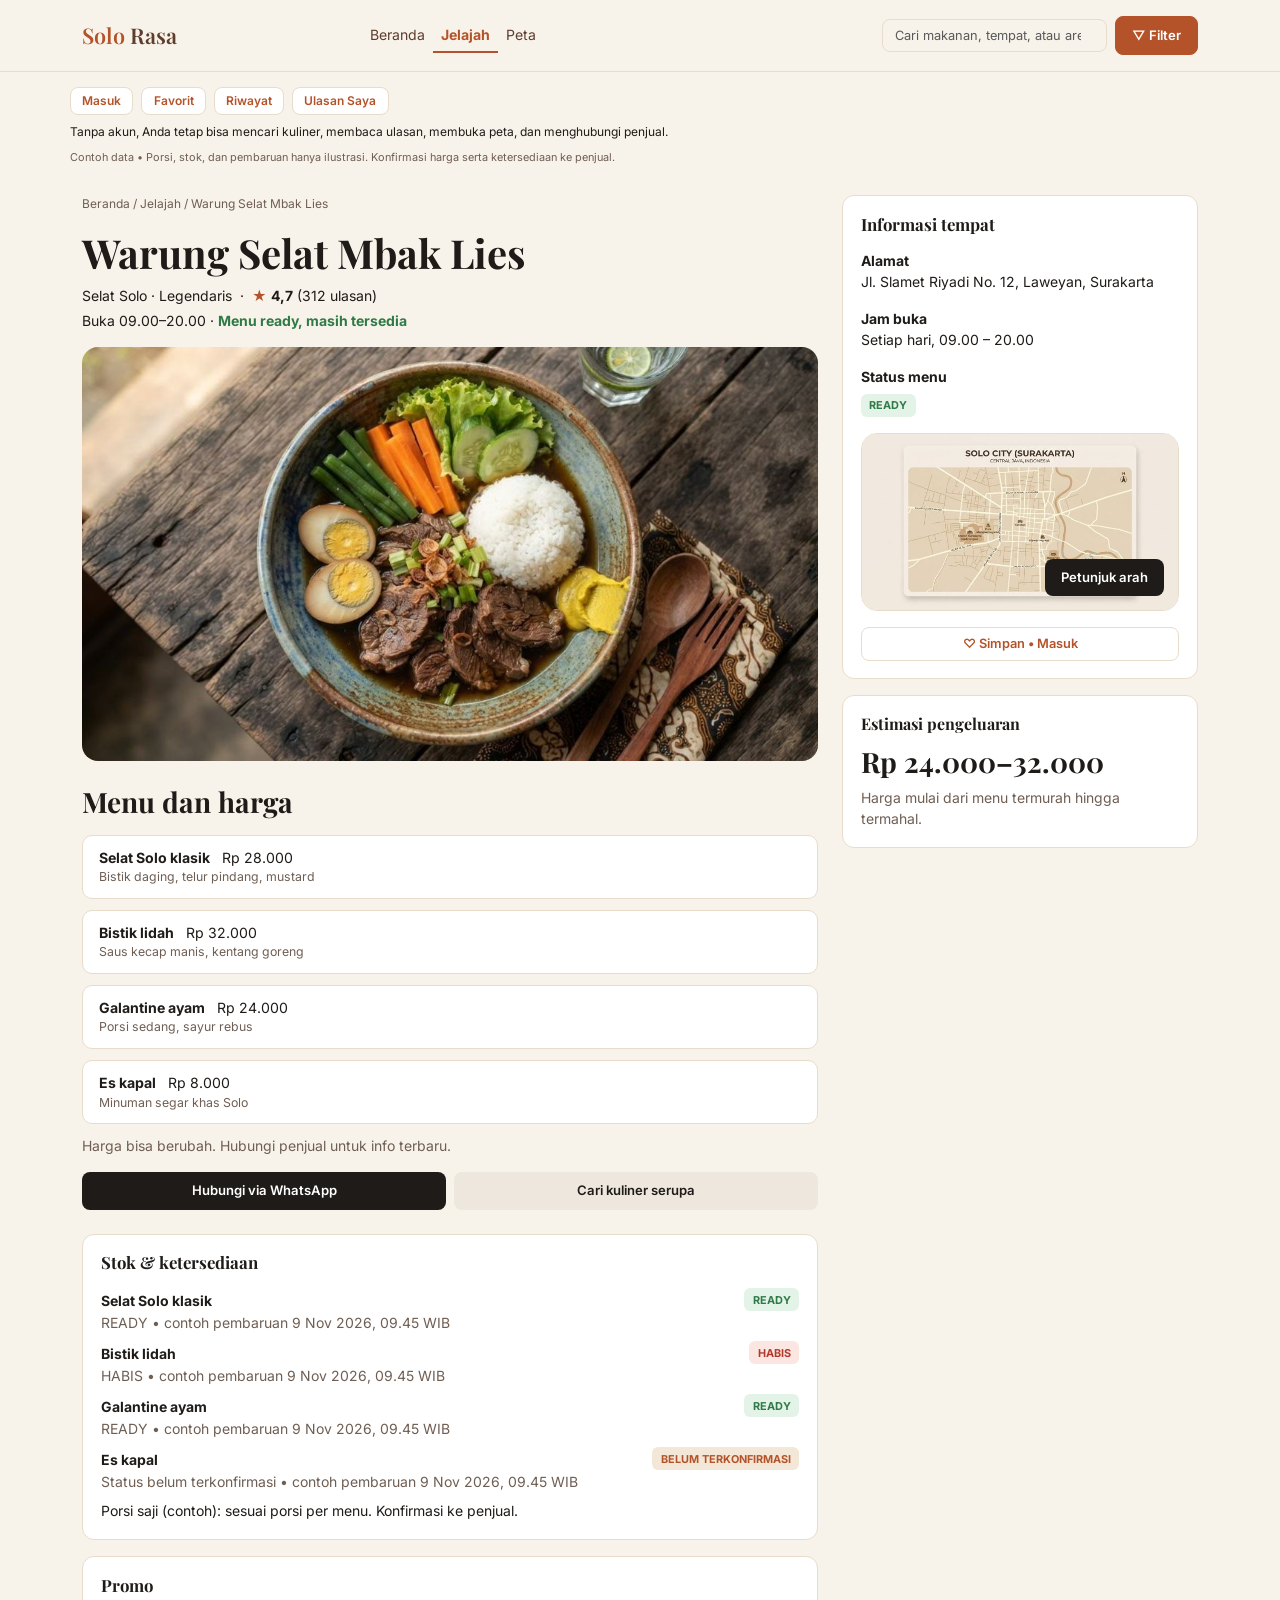
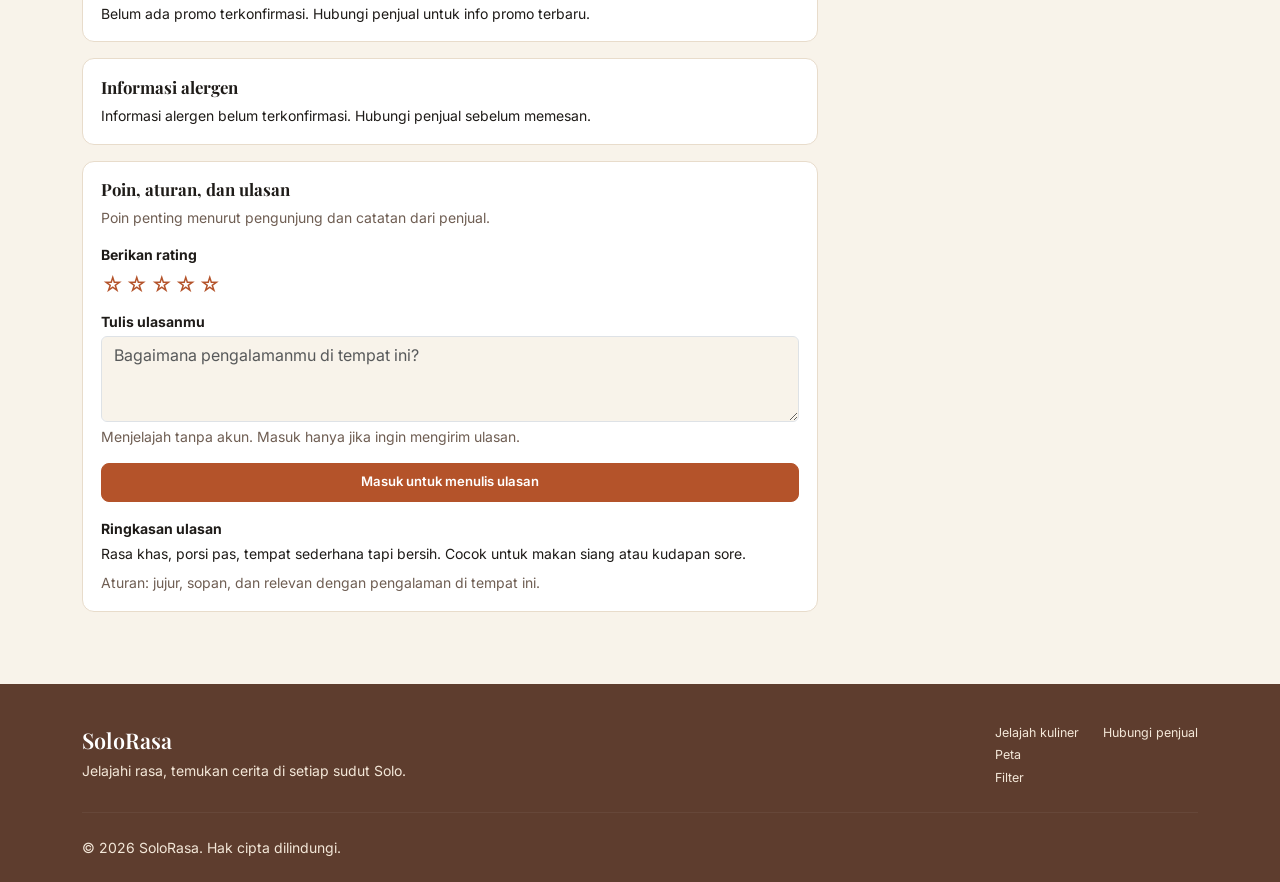
==== detail.html @ 54c4cff5 "Menambahkan file proyek web kuliner SoloRasa" ====
<!DOCTYPE html>
<html lang="id">
<head>
  <meta charset="UTF-8">
  <meta name="viewport" content="width=device-width, initial-scale=1">
  <title>Detail Kuliner | SoloRasa</title>
  <link rel="preconnect" href="https://fonts.googleapis.com">
  <link rel="preconnect" href="https://fonts.gstatic.com" crossorigin>
  <link href="https://fonts.googleapis.com/css2?family=Inter:wght@400;500;600;700&family=Playfair+Display:wght@500;600;700&display=swap" rel="stylesheet">
  <link href="https://cdn.jsdelivr.net/npm/bootstrap@5.3.3/dist/css/bootstrap.min.css" rel="stylesheet">
  <link rel="stylesheet" href="styles/main.css">
</head>
<body data-page="detail">
<header>
<nav class="navbar navbar-expand-lg sr-nav">
  <div class="container">
    <a class="navbar-brand brand" href="index.html">Solo <span>Rasa</span></a>
    <button class="navbar-toggler" type="button" data-bs-toggle="collapse" data-bs-target="#menuUtama" aria-controls="menuUtama" aria-expanded="false" aria-label="Buka menu">
      <span class="navbar-toggler-icon"></span>
    </button>
    <div class="collapse navbar-collapse" id="menuUtama">
      <ul class="navbar-nav mx-lg-auto">
        <li class="nav-item"><a class="nav-link" href="index.html">Beranda</a></li>
        <li class="nav-item"><a class="nav-link active" href="jelajah.html" aria-current="page">Jelajah</a></li>
        <li class="nav-item"><a class="nav-link" href="peta.html">Peta</a></li>
        
      </ul>
      <form class="d-flex cari-nav ms-lg-auto me-lg-2" action="jelajah.html" method="get" role="search">
          <input class="form-control" type="search" name="q" placeholder="Cari makanan, tempat, atau area..." aria-label="Cari kuliner">
        </form>
      <a class="btn btn-sr" href="filter.html">▽ Filter</a>
    </div>
  </div>
</nav>
<div class="container strip-akun">
  <div class="d-flex flex-wrap gap-2">
    <button type="button" class="btn btn-sr-outline" data-action="masuk">Masuk</button>
    <button type="button" class="btn btn-sr-outline" data-action="favorit">Favorit</button>
    <button type="button" class="btn btn-sr-outline" data-action="riwayat">Riwayat</button>
    <button type="button" class="btn btn-sr-outline" data-action="ulasan">Ulasan Saya</button>
  </div>
  <p class="mb-0">Tanpa akun, Anda tetap bisa mencari kuliner, membaca ulasan, membuka peta, dan menghubungi penjual.</p>
  <p class="muted mb-0" style="font-size:.68rem">Contoh data • Porsi, stok, dan pembaruan hanya ilustrasi. Konfirmasi harga serta ketersediaan ke penjual.</p>
</div>
</header>

<main class="container py-4">
  <div id="galat-detail" class="keadaan d-none">
    <div class="ikon" aria-hidden="true">!</div>
    <h1 class="fs-4 fw-bold">Informasi belum dapat dimuat</h1>
    <p class="small muted">Kuliner yang Anda cari tidak ditemukan atau datanya belum tersedia.</p>
    <a class="btn btn-sr w-100" href="jelajah.html">Kembali ke daftar kuliner</a>
  </div>
  <div id="isi-detail" class="row g-4">
    <div class="col-lg-8">
      <nav class="breadcrumb-sr mb-3" aria-label="Breadcrumb"><a href="index.html">Beranda</a> / <a href="jelajah.html">Jelajah</a> / <span id="d-bc"></span></nav>
      <h1 id="d-nama" class="fw-bold mb-2"></h1>
      <p id="d-meta" class="small mb-1"></p>
      <p id="d-status" class="small mb-3"></p>
      <img id="d-foto" class="foto-detail mb-4" src="images/detail-selat.jpg" alt="">

      <h2 class="fw-bold fs-3 mb-3">Menu dan harga</h2>
      <div id="d-menu"></div>
      <p class="small muted">Harga bisa berubah. Hubungi penjual untuk info terbaru.</p>
      <div class="row g-2 mb-4">
        <div class="col-sm-6"><button type="button" class="btn btn-arang w-100" data-action="wa">Hubungi via WhatsApp</button></div>
        <div class="col-sm-6"><a id="d-serupa" class="btn btn-abu w-100" href="jelajah.html">Cari kuliner serupa</a></div>
      </div>

      <section class="kotak mb-3"><h2>Stok &amp; ketersediaan</h2><div id="d-stok" class="mt-3"></div>
        <p class="small mb-0">Porsi saji (contoh): sesuai porsi per menu. Konfirmasi ke penjual.</p></section>
      <section class="kotak mb-3"><h2>Promo</h2><p class="small mb-0">Belum ada promo terkonfirmasi. Hubungi penjual untuk info promo terbaru.</p></section>
      <section class="kotak mb-3"><h2>Informasi alergen</h2><p class="small mb-0">Informasi alergen belum terkonfirmasi. Hubungi penjual sebelum memesan.</p></section>

      <section class="kotak">
        <h2>Poin, aturan, dan ulasan</h2>
        <p class="small muted">Poin penting menurut pengunjung dan catatan dari penjual.</p>
        <p class="small fw-bold mb-1">Berikan rating</p>
        <div id="d-bintang" class="mb-2" role="group" aria-label="Rating bintang">
          <button type="button" aria-label="1 bintang">☆</button><button type="button" aria-label="2 bintang">☆</button><button type="button" aria-label="3 bintang">☆</button><button type="button" aria-label="4 bintang">☆</button><button type="button" aria-label="5 bintang">☆</button>
        </div>
        <label for="d-teks" class="small fw-bold mb-1">Tulis ulasanmu</label>
        <textarea id="d-teks" class="form-control mb-1" rows="3" maxlength="300" placeholder="Bagaimana pengalamanmu di tempat ini?"></textarea>
        <p class="small muted">Menjelajah tanpa akun. Masuk hanya jika ingin mengirim ulasan.</p>
        <p id="d-galat-ulasan" class="small text-danger d-none">Pilih rating dan tulis ulasan terlebih dahulu.</p>
        <button id="d-kirim" type="button" class="btn btn-sr w-100 mb-3">Masuk untuk menulis ulasan</button>
        <div id="d-ulasan"></div>
        <p class="small fw-bold mb-1">Ringkasan ulasan</p>
        <p id="d-ringkasan" class="small mb-2"></p>
        <p class="small muted mb-0">Aturan: jujur, sopan, dan relevan dengan pengalaman di tempat ini.</p>
      </section>
    </div>

    <aside class="col-lg-4">
      <div class="kotak mb-3">
        <h2>Informasi tempat</h2>
        <p class="small fw-bold mb-0 mt-3">Alamat</p><p id="d-alamat" class="small"></p>
        <p class="small fw-bold mb-0">Jam buka</p><p id="d-jam" class="small"></p>
        <p class="small fw-bold mb-1">Status menu</p><p id="d-statusmenu"></p>
        <div class="peta-wrap mb-3"><img src="images/peta-mini.jpg" alt="Peta lokasi"><a class="btn btn-arang btn-peta btn-sm" href="peta.html">Petunjuk arah</a></div>
        <button id="d-simpan" type="button" class="btn btn-sr-outline w-100" data-action="simpan">♡ Simpan • Masuk</button>
      </div>
      <div class="kotak">
        <h2 class="fs-6">Estimasi pengeluaran</h2>
        <p id="d-est" class="fs-3 fw-bold mb-1" style="font-family:'Playfair Display',Georgia,serif"></p>
        <p class="small muted mb-0">Harga mulai dari menu termurah hingga termahal.</p>
      </div>
    </aside>
  </div>
</main>

<footer class="sr-footer">
  <div class="container">
    <div class="row g-3">
      <div class="col-md-6">
        <div class="brand mb-1">SoloRasa</div>
        <p class="small mb-0">Jelajahi rasa, temukan cerita di setiap sudut Solo.</p>
      </div>
      <div class="col-md-6 d-flex gap-4 justify-content-md-end align-items-start">
        <div class="d-flex flex-column gap-1"><a href="jelajah.html">Jelajah kuliner</a><a href="peta.html">Peta</a><a href="filter.html">Filter</a></div>
        <div class="d-flex flex-column gap-1"><a href="jelajah.html">Hubungi penjual</a></div>
      </div>
    </div>
    <hr class="my-4">
    <p class="small mb-0">© 2026 SoloRasa. Hak cipta dilindungi.</p>
  </div>
</footer>

<nav class="nav-bawah" aria-label="Navigasi bawah">
  <a href="index.html"><span>⌂</span>Beranda</a>
  <a href="jelajah.html" class="active"><span>☰</span>Jelajah</a>
  <a href="peta.html"><span>⌖</span>Peta</a>
</nav>

<div class="modal fade" id="panelModal" tabindex="-1" aria-labelledby="panelJudul" aria-hidden="true">
  <div class="modal-dialog modal-dialog-centered">
    <div class="modal-content">
      <div class="modal-header">
        <h2 class="modal-title fs-5" id="panelJudul"></h2>
        <button type="button" class="btn-close" data-bs-dismiss="modal" aria-label="Tutup"></button>
      </div>
      <div class="modal-body" id="panelIsi"></div>
    </div>
  </div>
</div>

<script src="https://cdn.jsdelivr.net/npm/bootstrap@5.3.3/dist/js/bootstrap.bundle.min.js"></script>
<script src="scripts/data.js"></script>
<script src="scripts/main.js"></script>
</body>
</html>
---- styles/main.css ----
/* SoloRasa - custom style, dimuat SETELAH Bootstrap agar bisa menimpa gaya bawaan.
   Palet (5 warna): krem #F8F3EA, karat #B4532A, cokelat #5E3D2E, arang #1E1B18, putih #FFFFFF */
:root {
  --krem: #F8F3EA;
  --karat: #B4532A;
  --cokelat: #5E3D2E;
  --arang: #1E1B18;
  --putih: #FFFFFF;
  --garis: #E8DCCB;
  --muted: #6F5E53;
  --bs-body-bg: var(--krem);
  --bs-body-color: var(--arang);
  --bs-link-color: var(--karat);
  --bs-link-hover-color: var(--cokelat);
}
body { font-family: "Inter", system-ui, -apple-system, "Segoe UI", Roboto, sans-serif; background: var(--krem); color: var(--arang); padding-bottom: 0; }
h1, h2, h3, .brand, .judul-kartu, .judul-mini { font-family: "Playfair Display", Georgia, "Times New Roman", serif; }
a { text-decoration: none; }
.muted { color: var(--muted); }
.teks-hijau { color: #2F7A47; }
.rating-bintang { color: var(--karat); }

/* Navbar */
.sr-nav { background: var(--krem); border-bottom: 1px solid var(--garis); padding: .9rem 0; }
.brand { font-size: 1.35rem; font-weight: 600; color: var(--karat); }
.brand span { color: var(--cokelat); }
.sr-nav .nav-link { color: var(--cokelat); font-size: .88rem; padding: .35rem .9rem; border-bottom: 2px solid transparent; }
.sr-nav .nav-link.active { color: var(--karat); font-weight: 700; border-bottom-color: var(--karat); }
.sr-nav .navbar-toggler { border-color: var(--garis); }
.cari-nav { max-width: 300px; }
.cari-nav .form-control { font-size: .8rem; border-color: var(--garis); border-radius: 8px; }

/* Tombol */
.btn-sr { background: var(--karat); border: 1px solid var(--karat); color: var(--putih); font-weight: 600; font-size: .82rem; border-radius: 8px; padding: .55rem 1rem; }
.btn-sr:hover, .btn-sr:focus { background: var(--cokelat); border-color: var(--cokelat); color: var(--putih); }
.btn-sr-outline { background: var(--putih); border: 1px solid var(--garis); color: var(--karat); font-weight: 600; font-size: .8rem; border-radius: 8px; }
.btn-sr-outline:hover { border-color: var(--karat); background: var(--krem); color: var(--karat); }
.btn-arang { background: var(--arang); color: var(--putih); font-weight: 600; font-size: .82rem; border: 0; border-radius: 8px; padding: .55rem 1rem; }
.btn-arang:hover { background: var(--cokelat); color: var(--putih); }
.btn-abu { background: #EDE7DD; color: var(--arang); font-weight: 600; font-size: .82rem; border: 0; border-radius: 8px; padding: .55rem 1rem; }
.btn-abu:hover { background: var(--garis); color: var(--arang); }
.tautan-sr { color: var(--karat); }

/* Strip akun */
.strip-akun { padding: .9rem 0 .4rem; }
.strip-akun .btn { padding: .25rem .7rem; font-size: .75rem; }
.strip-akun p { font-size: .75rem; margin: .5rem 0 0; }

/* Hero */
.hero { padding: 4rem 0; }
.hero h1 { font-weight: 700; font-size: clamp(2rem, 4.5vw, 2.9rem); color: var(--cokelat); line-height: 1.15; }
.hero img { width: 100%; aspect-ratio: 4 / 3; object-fit: cover; border-radius: 18px; box-shadow: 0 8px 24px rgba(94, 61, 46, .18); }
.hero .wrap-foto { position: relative; }
.hero .lencana { position: absolute; top: 12px; left: 12px; background: var(--putih); font-size: .72rem; font-weight: 600; padding: .25rem .6rem; border-radius: 6px; }

/* Bagian */
.bagian { padding: 2.5rem 0; }
.bagian h2 { font-weight: 700; font-size: 1.6rem; color: var(--cokelat); }
.bagian-putih { background: #FBF8F2; }
.chip, .chip-kat { display: inline-flex; align-items: center; gap: .4rem; background: var(--putih); border: 1px solid var(--garis); color: var(--arang); font-size: .78rem; font-weight: 600; padding: .45rem .85rem; border-radius: 8px; cursor: pointer; }
.chip:hover, .chip-kat:hover { border-color: var(--karat); color: var(--karat); }
.chip.aktif { background: var(--karat); border-color: var(--karat); color: var(--putih); }
.chip.chip-merah { color: var(--karat); }

/* Kartu kuliner */
.kartu-kuliner { background: var(--putih); border-radius: 14px; overflow: hidden; box-shadow: 0 2px 10px rgba(94, 61, 46, .1); display: flex; flex-direction: column; }
.kartu-kuliner img { width: 100%; aspect-ratio: 16 / 7; object-fit: cover; }
.kartu-isi { padding: 1rem; }
.label-kat { color: var(--karat); font-weight: 700; font-size: .72rem; }
.judul-kartu { font-size: 1.1rem; font-weight: 700; margin: .35rem 0 .4rem; }
.status-badge { display: inline-block; font-size: .68rem; font-weight: 700; padding: .2rem .55rem; border-radius: 6px; }
.st-ready { background: #E4F3E8; color: #2F7A47; }
.st-habis { background: #FCE6E1; color: #B23A2A; }
.st-belum { background: #F3E7D8; color: var(--karat); }

/* Peta */
.peta-wrap { position: relative; border-radius: 16px; overflow: hidden; border: 1px solid var(--garis); background: var(--putih); }
.peta-wrap > img { width: 100%; display: block; }
.peta-wrap .label-peta { position: absolute; top: 12px; left: 12px; background: var(--putih); padding: .35rem .7rem; border-radius: 8px; font-size: .75rem; font-weight: 700; box-shadow: 0 2px 8px rgba(0, 0, 0, .1); }
.peta-wrap .btn-peta { position: absolute; right: 14px; bottom: 14px; }
.pin { position: absolute; transform: translate(-50%, -50%); width: 26px; height: 26px; border-radius: 50%; background: var(--karat); color: var(--putih); border: 2px solid var(--putih); font-size: .72rem; font-weight: 700; padding: 0; box-shadow: 0 2px 6px rgba(0, 0, 0, .3); }
.pin.aktif, .pin:hover { background: var(--arang); transform: translate(-50%, -50%) scale(1.15); }

/* Kartu mini (peta) */
.kartu-mini { display: flex; gap: .8rem; background: var(--putih); border: 1px solid var(--garis); border-radius: 14px; padding: .8rem; margin-bottom: .9rem; }
.kartu-mini.aktif { border-color: var(--karat); box-shadow: 0 0 0 2px rgba(180, 83, 42, .2); }
.kartu-mini img { width: 84px; height: 84px; object-fit: cover; border-radius: 10px; flex-shrink: 0; }
.judul-mini { font-size: .98rem; font-weight: 700; margin: 0; }
.daftar-scroll { max-height: 640px; overflow-y: auto; padding-right: .3rem; }

/* Detail */
.foto-detail { width: 100%; aspect-ratio: 16 / 9; object-fit: cover; border-radius: 16px; }
.item-menu { background: var(--putih); border: 1px solid var(--garis); border-radius: 10px; padding: .7rem 1rem; margin-bottom: .7rem; font-size: .88rem; }
.kotak { background: var(--putih); border: 1px solid var(--garis); border-radius: 12px; padding: 1.1rem; }
.kotak h2, .kotak h3 { font-size: 1.05rem; font-weight: 700; }
#d-bintang button { background: none; border: 0; color: var(--karat); font-size: 1.3rem; padding: 0 .1rem; }
.breadcrumb-sr { font-size: .75rem; color: var(--muted); }
.breadcrumb-sr a { color: var(--muted); }

/* Form filter */
.panel-filter { background: var(--putih); border-radius: 16px; padding: 1.5rem; box-shadow: 0 2px 12px rgba(94, 61, 46, .1); }
.panel-filter label.judul { font-weight: 700; font-size: .82rem; display: block; margin-bottom: .45rem; }
.panel-filter .form-control, .panel-filter .form-select { border-color: var(--garis); font-size: .85rem; }
.form-check-input:checked { background-color: var(--karat); border-color: var(--karat); }
.form-control:focus, .form-select:focus { border-color: var(--karat); box-shadow: 0 0 0 .2rem rgba(180, 83, 42, .18); }

/* Keadaan kosong / galat */
.keadaan { max-width: 460px; margin: 3rem auto; background: var(--putih); border-radius: 16px; padding: 2rem 1.5rem; text-align: center; box-shadow: 0 2px 12px rgba(94, 61, 46, .1); }
.keadaan .ikon { width: 52px; height: 52px; margin: 0 auto 1rem; border-radius: 50%; background: #F3E7D8; color: var(--karat); display: flex; align-items: center; justify-content: center; font-size: 1.4rem; }

/* Footer */
.sr-footer { background: var(--cokelat); color: #F3E7D8; padding: 2.5rem 0 1.5rem; margin-top: 3rem; }
.sr-footer .brand { color: var(--putih); }
.sr-footer a { color: #F3E7D8; font-size: .78rem; }
.sr-footer a:hover { color: var(--putih); text-decoration: underline; }
.sr-footer hr { border-color: rgba(255, 255, 255, .2); }

/* Modal */
.modal-title { font-family: "Playfair Display", Georgia, serif; font-weight: 700; }

/* Navigasi bawah (smartphone) */
.nav-bawah { display: none; }
@media (max-width: 767.98px) {
  body { padding-bottom: 64px; }
  .hero { padding: 2rem 0; }
  .nav-bawah { display: flex; position: fixed; left: 0; right: 0; bottom: 0; z-index: 1030; background: var(--putih); border-top: 1px solid var(--garis); }
  .nav-bawah a { flex: 1; text-align: center; padding: .55rem 0; font-size: .7rem; color: var(--muted); }
  .nav-bawah a span { display: block; font-size: 1.15rem; line-height: 1; }
  .nav-bawah a.active { color: var(--karat); font-weight: 700; }
  .daftar-scroll { max-height: none; }
}
@media (max-width: 991.98px) {
  .cari-nav { max-width: none; margin: .6rem 0; }
}
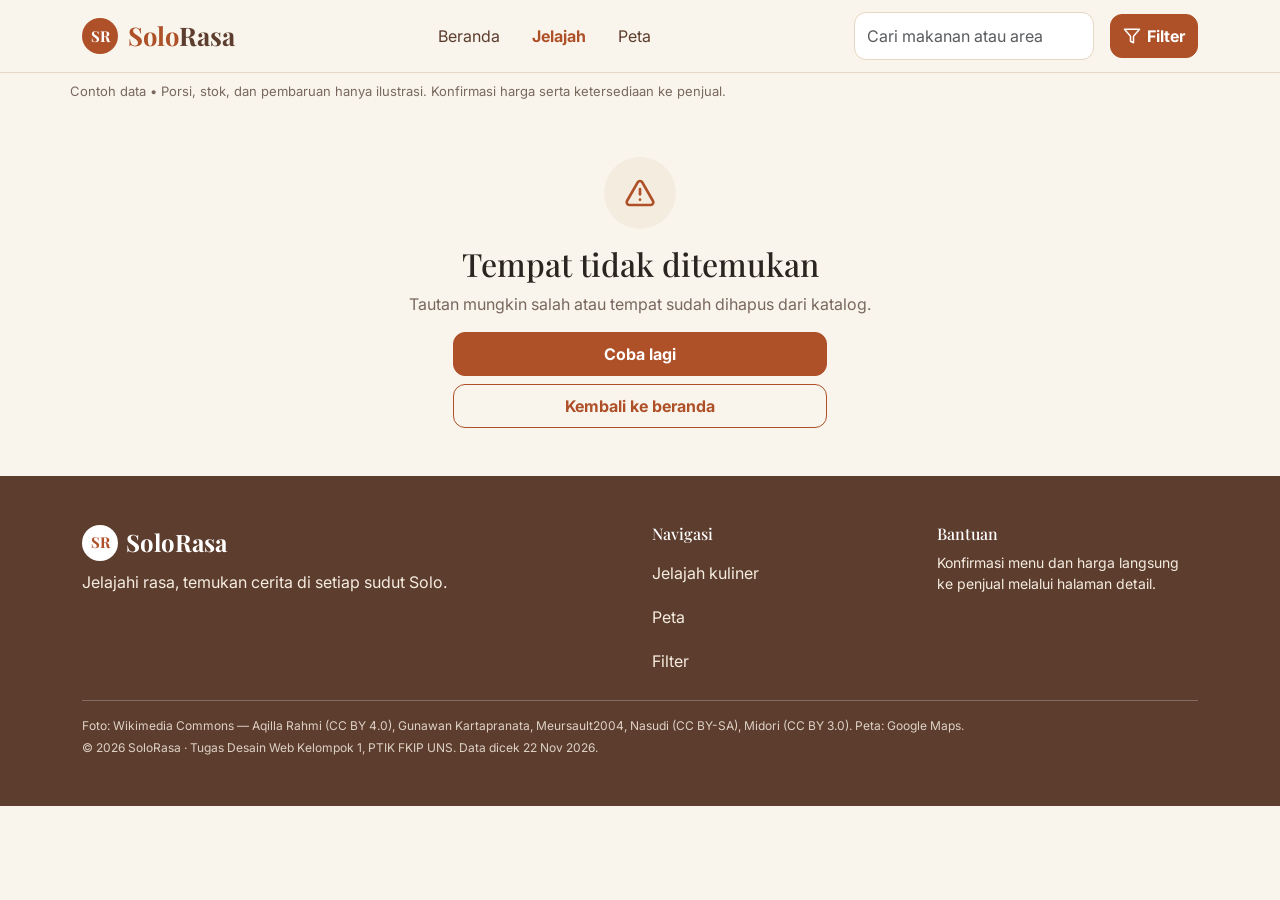
==== commit db52ccd1: "SoloRasa web v1.1: katalog kuliner Solo statis Peta Google Maps, rute kuliner 1/2 hari dengan ekspor" ====
--- a/detail.html
+++ b/detail.html
@@ -1,151 +1,25 @@
-<!DOCTYPE html>
+<!doctype html>
 <html lang="id">
 <head>
-  <meta charset="UTF-8">
-  <meta name="viewport" content="width=device-width, initial-scale=1">
-  <title>Detail Kuliner | SoloRasa</title>
-  <link rel="preconnect" href="https://fonts.googleapis.com">
-  <link rel="preconnect" href="https://fonts.gstatic.com" crossorigin>
-  <link href="https://fonts.googleapis.com/css2?family=Inter:wght@400;500;600;700&family=Playfair+Display:wght@500;600;700&display=swap" rel="stylesheet">
-  <link href="https://cdn.jsdelivr.net/npm/bootstrap@5.3.3/dist/css/bootstrap.min.css" rel="stylesheet">
-  <link rel="stylesheet" href="styles/main.css">
+<meta charset="utf-8">
+<meta name="viewport" content="width=device-width, initial-scale=1">
+<title>Detail Kuliner · SoloRasa</title>
+<meta name="description" content="Menu, harga, stok, dan lokasi tempat makan di Solo.">
+<link rel="icon" href="assets/img/favicon.svg" type="image/svg+xml">
+<meta property="og:type" content="website"><meta property="og:site_name" content="SoloRasa">
+<meta property="og:title" content="Detail Kuliner · SoloRasa"><meta property="og:description" content="Menu, harga, stok, dan lokasi tempat makan di Solo.">
+<!-- shortcut: og:image relatif, sebagian aplikasi (WhatsApp/Facebook) butuh URL penuh; ganti ke https://<domain-vercel>/assets/img/og.jpg setelah online -->
+<meta property="og:image" content="assets/img/og.jpg"><meta name="twitter:card" content="summary_large_image">
+<link rel="preconnect" href="https://fonts.googleapis.com"><link rel="preconnect" href="https://fonts.gstatic.com" crossorigin>
+<link href="https://fonts.googleapis.com/css2?family=Inter:wght@400;500;700&family=Playfair+Display:wght@700&display=swap" rel="stylesheet">
+<link href="https://cdn.jsdelivr.net/npm/bootstrap@5.3.3/dist/css/bootstrap.min.css" rel="stylesheet" integrity="sha384-QWTKZyjpPEjISv5WaRU9OFeRpok6YctnYmDr5pNlyT2bRjXh0JMhjY6hW+ALEwIH" crossorigin="anonymous">
+<link href="assets/css/style.css" rel="stylesheet">
 </head>
 <body data-page="detail">
-<header>
-<nav class="navbar navbar-expand-lg sr-nav">
-  <div class="container">
-    <a class="navbar-brand brand" href="index.html">Solo <span>Rasa</span></a>
-    <button class="navbar-toggler" type="button" data-bs-toggle="collapse" data-bs-target="#menuUtama" aria-controls="menuUtama" aria-expanded="false" aria-label="Buka menu">
-      <span class="navbar-toggler-icon"></span>
-    </button>
-    <div class="collapse navbar-collapse" id="menuUtama">
-      <ul class="navbar-nav mx-lg-auto">
-        <li class="nav-item"><a class="nav-link" href="index.html">Beranda</a></li>
-        <li class="nav-item"><a class="nav-link active" href="jelajah.html" aria-current="page">Jelajah</a></li>
-        <li class="nav-item"><a class="nav-link" href="peta.html">Peta</a></li>
-        
-      </ul>
-      <form class="d-flex cari-nav ms-lg-auto me-lg-2" action="jelajah.html" method="get" role="search">
-          <input class="form-control" type="search" name="q" placeholder="Cari makanan, tempat, atau area..." aria-label="Cari kuliner">
-        </form>
-      <a class="btn btn-sr" href="filter.html">▽ Filter</a>
-    </div>
-  </div>
-</nav>
-<div class="container strip-akun">
-  <div class="d-flex flex-wrap gap-2">
-    <button type="button" class="btn btn-sr-outline" data-action="masuk">Masuk</button>
-    <button type="button" class="btn btn-sr-outline" data-action="favorit">Favorit</button>
-    <button type="button" class="btn btn-sr-outline" data-action="riwayat">Riwayat</button>
-    <button type="button" class="btn btn-sr-outline" data-action="ulasan">Ulasan Saya</button>
-  </div>
-  <p class="mb-0">Tanpa akun, Anda tetap bisa mencari kuliner, membaca ulasan, membuka peta, dan menghubungi penjual.</p>
-  <p class="muted mb-0" style="font-size:.68rem">Contoh data • Porsi, stok, dan pembaruan hanya ilustrasi. Konfirmasi harga serta ketersediaan ke penjual.</p>
-</div>
-</header>
-
-<main class="container py-4">
-  <div id="galat-detail" class="keadaan d-none">
-    <div class="ikon" aria-hidden="true">!</div>
-    <h1 class="fs-4 fw-bold">Informasi belum dapat dimuat</h1>
-    <p class="small muted">Kuliner yang Anda cari tidak ditemukan atau datanya belum tersedia.</p>
-    <a class="btn btn-sr w-100" href="jelajah.html">Kembali ke daftar kuliner</a>
-  </div>
-  <div id="isi-detail" class="row g-4">
-    <div class="col-lg-8">
-      <nav class="breadcrumb-sr mb-3" aria-label="Breadcrumb"><a href="index.html">Beranda</a> / <a href="jelajah.html">Jelajah</a> / <span id="d-bc"></span></nav>
-      <h1 id="d-nama" class="fw-bold mb-2"></h1>
-      <p id="d-meta" class="small mb-1"></p>
-      <p id="d-status" class="small mb-3"></p>
-      <img id="d-foto" class="foto-detail mb-4" src="images/detail-selat.jpg" alt="">
-
-      <h2 class="fw-bold fs-3 mb-3">Menu dan harga</h2>
-      <div id="d-menu"></div>
-      <p class="small muted">Harga bisa berubah. Hubungi penjual untuk info terbaru.</p>
-      <div class="row g-2 mb-4">
-        <div class="col-sm-6"><button type="button" class="btn btn-arang w-100" data-action="wa">Hubungi via WhatsApp</button></div>
-        <div class="col-sm-6"><a id="d-serupa" class="btn btn-abu w-100" href="jelajah.html">Cari kuliner serupa</a></div>
-      </div>
-
-      <section class="kotak mb-3"><h2>Stok &amp; ketersediaan</h2><div id="d-stok" class="mt-3"></div>
-        <p class="small mb-0">Porsi saji (contoh): sesuai porsi per menu. Konfirmasi ke penjual.</p></section>
-      <section class="kotak mb-3"><h2>Promo</h2><p class="small mb-0">Belum ada promo terkonfirmasi. Hubungi penjual untuk info promo terbaru.</p></section>
-      <section class="kotak mb-3"><h2>Informasi alergen</h2><p class="small mb-0">Informasi alergen belum terkonfirmasi. Hubungi penjual sebelum memesan.</p></section>
-
-      <section class="kotak">
-        <h2>Poin, aturan, dan ulasan</h2>
-        <p class="small muted">Poin penting menurut pengunjung dan catatan dari penjual.</p>
-        <p class="small fw-bold mb-1">Berikan rating</p>
-        <div id="d-bintang" class="mb-2" role="group" aria-label="Rating bintang">
-          <button type="button" aria-label="1 bintang">☆</button><button type="button" aria-label="2 bintang">☆</button><button type="button" aria-label="3 bintang">☆</button><button type="button" aria-label="4 bintang">☆</button><button type="button" aria-label="5 bintang">☆</button>
-        </div>
-        <label for="d-teks" class="small fw-bold mb-1">Tulis ulasanmu</label>
-        <textarea id="d-teks" class="form-control mb-1" rows="3" maxlength="300" placeholder="Bagaimana pengalamanmu di tempat ini?"></textarea>
-        <p class="small muted">Menjelajah tanpa akun. Masuk hanya jika ingin mengirim ulasan.</p>
-        <p id="d-galat-ulasan" class="small text-danger d-none">Pilih rating dan tulis ulasan terlebih dahulu.</p>
-        <button id="d-kirim" type="button" class="btn btn-sr w-100 mb-3">Masuk untuk menulis ulasan</button>
-        <div id="d-ulasan"></div>
-        <p class="small fw-bold mb-1">Ringkasan ulasan</p>
-        <p id="d-ringkasan" class="small mb-2"></p>
-        <p class="small muted mb-0">Aturan: jujur, sopan, dan relevan dengan pengalaman di tempat ini.</p>
-      </section>
-    </div>
-
-    <aside class="col-lg-4">
-      <div class="kotak mb-3">
-        <h2>Informasi tempat</h2>
-        <p class="small fw-bold mb-0 mt-3">Alamat</p><p id="d-alamat" class="small"></p>
-        <p class="small fw-bold mb-0">Jam buka</p><p id="d-jam" class="small"></p>
-        <p class="small fw-bold mb-1">Status menu</p><p id="d-statusmenu"></p>
-        <div class="peta-wrap mb-3"><img src="images/peta-mini.jpg" alt="Peta lokasi"><a class="btn btn-arang btn-peta btn-sm" href="peta.html">Petunjuk arah</a></div>
-        <button id="d-simpan" type="button" class="btn btn-sr-outline w-100" data-action="simpan">♡ Simpan • Masuk</button>
-      </div>
-      <div class="kotak">
-        <h2 class="fs-6">Estimasi pengeluaran</h2>
-        <p id="d-est" class="fs-3 fw-bold mb-1" style="font-family:'Playfair Display',Georgia,serif"></p>
-        <p class="small muted mb-0">Harga mulai dari menu termurah hingga termahal.</p>
-      </div>
-    </aside>
-  </div>
-</main>
-
-<footer class="sr-footer">
-  <div class="container">
-    <div class="row g-3">
-      <div class="col-md-6">
-        <div class="brand mb-1">SoloRasa</div>
-        <p class="small mb-0">Jelajahi rasa, temukan cerita di setiap sudut Solo.</p>
-      </div>
-      <div class="col-md-6 d-flex gap-4 justify-content-md-end align-items-start">
-        <div class="d-flex flex-column gap-1"><a href="jelajah.html">Jelajah kuliner</a><a href="peta.html">Peta</a><a href="filter.html">Filter</a></div>
-        <div class="d-flex flex-column gap-1"><a href="jelajah.html">Hubungi penjual</a></div>
-      </div>
-    </div>
-    <hr class="my-4">
-    <p class="small mb-0">© 2026 SoloRasa. Hak cipta dilindungi.</p>
-  </div>
-</footer>
-
-<nav class="nav-bawah" aria-label="Navigasi bawah">
-  <a href="index.html"><span>⌂</span>Beranda</a>
-  <a href="jelajah.html" class="active"><span>☰</span>Jelajah</a>
-  <a href="peta.html"><span>⌖</span>Peta</a>
-</nav>
-
-<div class="modal fade" id="panelModal" tabindex="-1" aria-labelledby="panelJudul" aria-hidden="true">
-  <div class="modal-dialog modal-dialog-centered">
-    <div class="modal-content">
-      <div class="modal-header">
-        <h2 class="modal-title fs-5" id="panelJudul"></h2>
-        <button type="button" class="btn-close" data-bs-dismiss="modal" aria-label="Tutup"></button>
-      </div>
-      <div class="modal-body" id="panelIsi"></div>
-    </div>
-  </div>
-</div>
-
-<script src="https://cdn.jsdelivr.net/npm/bootstrap@5.3.3/dist/js/bootstrap.bundle.min.js"></script>
-<script src="scripts/data.js"></script>
-<script src="scripts/main.js"></script>
+<main id="main" tabindex="-1"><noscript><p class="container-xl py-5">SoloRasa membutuhkan JavaScript untuk menampilkan katalog.</p></noscript></main>
+<script src="https://cdn.jsdelivr.net/npm/bootstrap@5.3.3/dist/js/bootstrap.bundle.min.js" integrity="sha384-YvpcrYf0tY3lHB60NNkmXc5s9fDVZLESaAA55NDzOxhy9GkcIdslK1eN7N6jIeHz" crossorigin="anonymous"></script>
+<script src="assets/js/data.js"></script>
+<script src="assets/js/logic.js"></script>
+<script src="assets/js/app.js"></script>
 </body>
 </html>
--- a/assets/css/style.css
+++ b/assets/css/style.css
@@ -0,0 +1,122 @@
+/* Token SoloRasa — sama dengan koleksi Variables "SoloRasa / Color" di Figma.
+   primary & muted-fg digelapkan sedikit (dari #B4532A, #7A6A5F) agar kontras ≥ 4.5:1 juga di atas --sr-accent; samakan di Figma. */
+:root {
+  --sr-bg: #FAF5EC; --sr-fg: #2B2522; --sr-card: #FFFFFF; --sr-primary: #AE5028; --sr-on-primary: #FFFFFF;
+  --sr-muted-fg: #78685E; --sr-muted-fg-strong: #62584F; --sr-border: #E6D8C5; --sr-accent: #F5ECE0;
+  --sr-footer: #5C3D2E; --sr-brown: #6B4A35; --sr-rating: #8A5A12; --sr-muted: #F1EDE8;
+  --sr-ok: #25704A; --sr-ok-bg: #EAF7EE; --sr-no: #B4472D; --sr-no-bg: #FDECEC;
+  --sr-display: "Playfair Display", Georgia, "Times New Roman", serif;
+  --sr-body: Inter, system-ui, -apple-system, "Segoe UI", sans-serif;
+  --sr-radius: 14px; --sr-dur: 200ms;
+  --bs-body-bg: var(--sr-bg); --bs-body-color: var(--sr-fg); --bs-body-font-family: var(--sr-body); --bs-body-font-size: 1rem;
+  --bs-link-color: var(--sr-primary); --bs-link-hover-color: var(--sr-footer); --bs-border-color: var(--sr-border);
+}
+body { background: var(--sr-bg); color: var(--sr-fg); line-height: 1.55; }
+h1, h2, h3, .sr-display { font-family: var(--sr-display); font-weight: 700; text-wrap: balance; }
+h1 { font-size: clamp(2rem, 4.5vw, 3.25rem); line-height: 1.1; }
+h2 { font-size: clamp(1.5rem, 3vw, 2rem); }
+.text-muted-sr { color: var(--sr-muted-fg) !important; }
+.small-note { font-size: .875rem; color: var(--sr-muted-fg); }
+:focus-visible { outline: 3px solid var(--sr-primary) !important; outline-offset: 2px; }
+
+/* Masuk halus 200 ms, dimatikan bila pengguna meminta gerak dikurangi */
+main { animation: sr-in var(--sr-dur) ease-out; }
+/* hanya opacity: transform pada main membuat offcanvas/modal (position: fixed) ikut tergeser */
+@keyframes sr-in { from { opacity: 0; } to { opacity: 1; } }
+@media (prefers-reduced-motion: reduce) { *, *::before, *::after { animation: none !important; transition: none !important; } }
+
+/* Header */
+.sr-header { position: sticky; top: 0; z-index: 1020; background: var(--sr-bg); border-bottom: 1px solid var(--sr-border); }
+.sr-header .inner { min-height: 72px; }
+.sr-brand { display: inline-flex; align-items: center; gap: .6rem; text-decoration: none; min-height: 44px; }
+.sr-logo { width: 36px; height: 36px; border-radius: 50%; display: inline-grid; place-items: center; background: var(--sr-primary); color: var(--sr-on-primary);
+  font: 700 15px/1 var(--sr-display); flex-shrink: 0; }
+.sr-logo.dark { background: var(--sr-card); color: var(--sr-primary); }
+.sr-wordmark { font: 700 1.6rem/1 var(--sr-display); }
+.sr-wordmark .a { color: var(--sr-primary); } .sr-wordmark .b { color: var(--sr-footer); }
+.sr-nav a { color: var(--sr-footer); text-decoration: none; padding: .7rem .25rem; min-height: 44px; display: inline-flex; align-items: center; }
+.sr-nav a[aria-current="page"] { color: var(--sr-primary); font-weight: 700; }
+.sr-note { font-size: .8125rem; color: var(--sr-muted-fg); padding: .5rem 0; }
+
+/* Tombol, chip, input: area sentuh minimal 44 px */
+.btn { min-height: 44px; border-radius: 12px; font-weight: 700; display: inline-flex; align-items: center; justify-content: center; gap: .4rem;
+  transition: background-color var(--sr-dur) ease-out, color var(--sr-dur) ease-out, transform var(--sr-dur) ease-out; }
+.btn:active { transform: scale(.98); }
+.btn-sr { background: var(--sr-primary); color: var(--sr-on-primary); border: 1.5px solid var(--sr-primary); }
+.btn-sr:hover, .btn-sr:focus { background: var(--sr-footer); border-color: var(--sr-footer); color: var(--sr-on-primary); }
+.btn-sr-outline { background: transparent; color: var(--sr-primary); border: 1.5px solid var(--sr-primary); }
+.btn-sr-outline:hover { background: var(--sr-accent); color: var(--sr-primary); }
+.chip { min-height: 44px; padding: 0 1rem; border-radius: 999px; border: 1.5px solid var(--sr-border); background: var(--sr-card); color: var(--sr-fg);
+  font-weight: 500; display: inline-flex; align-items: center; gap: .4rem; text-decoration: none; transition: background-color var(--sr-dur) ease-out; }
+.chip:hover { background: var(--sr-accent); color: var(--sr-fg); }
+.chip.active, .btn-check:checked + .chip { background: var(--sr-primary); border-color: var(--sr-primary); color: var(--sr-on-primary); font-weight: 700; }
+.form-control, .form-select { min-height: 48px; border-radius: 12px; border: 1.5px solid var(--sr-border); background-color: var(--sr-card); }
+.form-control:focus, .form-select:focus { border-color: var(--sr-primary); box-shadow: 0 0 0 .2rem rgba(180, 83, 42, .2); }
+.form-check-input:checked { background-color: var(--sr-primary); border-color: var(--sr-primary); }
+.form-switch .form-check-input { width: 2.75rem; height: 1.5rem; cursor: pointer; }
+.form-switch .form-check-input:focus { box-shadow: 0 0 0 .2rem rgba(180, 83, 42, .2); }
+
+/* Kartu */
+.sr-card { background: var(--sr-card); border: 1.5px solid var(--sr-border); border-radius: 16px; overflow: hidden; height: 100%; display: flex; flex-direction: column;
+  transition: box-shadow var(--sr-dur) ease-out, transform var(--sr-dur) ease-out; }
+.sr-card:hover { box-shadow: 0 8px 24px rgba(92, 61, 46, .12); transform: translateY(-2px); }
+.sr-card .photo { aspect-ratio: 16 / 10; width: 100%; object-fit: cover; background: var(--sr-accent); }
+.sr-card .body { padding: 1rem 1.1rem 1.2rem; display: flex; flex-direction: column; gap: .35rem; flex: 1; }
+.sr-card h3 { font-size: 1.2rem; margin: 0; }
+.sr-card .cta { margin-top: auto; padding-top: .5rem; }
+.tag { position: absolute; top: .75rem; left: .75rem; background: var(--sr-bg); color: var(--sr-primary); font: 700 .78rem var(--sr-body); padding: .3rem .7rem; border-radius: 999px; }
+.price { color: var(--sr-brown); font-weight: 700; }
+.rating { color: var(--sr-rating); font-weight: 700; white-space: nowrap; }
+.panel { background: var(--sr-card); border: 1.5px solid var(--sr-border); border-radius: var(--sr-radius); padding: 1.25rem; }
+
+/* Status menu: warna + teks (tidak bergantung warna saja) */
+.status { font-size: .75rem; font-weight: 700; letter-spacing: .03em; padding: .3rem .65rem; border-radius: 999px; white-space: nowrap; display: inline-block; }
+.status-READY { background: var(--sr-ok-bg); color: var(--sr-ok); }
+.status-HABIS { background: var(--sr-no-bg); color: var(--sr-no); }
+.status-BELUM { background: var(--sr-muted); color: var(--sr-muted-fg-strong); }
+
+/* Bagian halaman */
+.sr-hero { background: var(--sr-accent); }
+/* Foto hero menyatu ke latar: gradasi krem dari sisi teks ke arah foto */
+.sr-hero { position: relative; overflow: hidden; }
+.sr-hero .hero-bg { position: absolute; inset: 0 0 0 auto; width: 65%; height: 100%; object-fit: cover; }
+.sr-hero::before { content: ""; position: absolute; inset: 0; z-index: 1; pointer-events: none;
+  background: linear-gradient(90deg, var(--sr-accent) 35%, rgba(245, 236, 224, .85) 50%, rgba(245, 236, 224, 0) 80%); }
+.sr-hero > .container-xl { z-index: 2; }
+@media (max-width: 991.98px) {
+  .sr-hero .hero-bg { width: 100%; height: 55%; }
+  .sr-hero::before { background: linear-gradient(0deg, var(--sr-accent) 45%, rgba(245, 236, 224, 0) 100%); }
+  .sr-hero > .container-xl { padding-top: 12rem !important; }
+}
+.tile { min-height: 62px; border: 1.5px solid var(--sr-border); border-radius: var(--sr-radius); background: var(--sr-card); color: var(--sr-fg); font-weight: 700;
+  display: flex; align-items: center; gap: .7rem; padding: 0 1rem; text-decoration: none; transition: background-color var(--sr-dur) ease-out; }
+.tile:hover { background: var(--sr-accent); color: var(--sr-fg); }
+.tile svg { color: var(--sr-primary); }
+.map-img { width: 100%; border-radius: 16px; border: 1.5px solid var(--sr-border); }
+iframe.map-img { display: block; height: auto; aspect-ratio: 4 / 3; }
+.menu-row { display: flex; justify-content: space-between; gap: 1rem; align-items: baseline; }
+.state { max-width: 560px; margin: 3rem auto; text-align: center; }
+.state .ring { width: 72px; height: 72px; border-radius: 50%; background: var(--sr-accent); color: var(--sr-primary); display: inline-grid; place-items: center; margin-bottom: 1rem; }
+
+/* Footer & navigasi bawah HP */
+.sr-footer { background: var(--sr-footer); color: var(--sr-accent); }
+.sr-footer a { color: var(--sr-accent); text-decoration: none; min-height: 44px; display: inline-flex; align-items: center; }
+.sr-footer a:hover { color: #fff; }
+.sr-footer .credit { font-size: .75rem; opacity: .85; }
+.sr-bottom-nav { position: fixed; left: 0; right: 0; bottom: 0; z-index: 1030; background: var(--sr-card); border-top: 1px solid var(--sr-border);
+  padding-bottom: env(safe-area-inset-bottom, 0px); }
+.sr-bottom-nav a { flex: 1; min-height: 64px; display: flex; flex-direction: column; align-items: center; justify-content: center; gap: 2px;
+  color: var(--sr-muted-fg); text-decoration: none; font-size: .72rem; font-weight: 500; }
+.sr-bottom-nav a[aria-current="page"] { color: var(--sr-primary); font-weight: 700; }
+@media (max-width: 767.98px) { body { padding-bottom: 72px; } .sr-wordmark { font-size: 1.4rem; } .sr-logo { width: 30px; height: 30px; font-size: 13px; } }
+
+/* Offcanvas filter: bawah di HP, kanan di desktop (ditentukan app.js) */
+.offcanvas { background: var(--sr-bg); }
+.offcanvas-bottom { height: 88vh; border-radius: 20px 20px 0 0; }
+
+/* Muncul saat di-scroll (app.js menambah .in); tanpa animasi bila pengguna memilih reduced motion */
+@media (prefers-reduced-motion: no-preference) {
+  .reveal:not(.in) { opacity: 0; }
+  .reveal.in { animation: sr-up .5s ease-out both; }
+}
+@keyframes sr-up { from { opacity: 0; transform: translateY(16px); } to { opacity: 1; transform: none; } }
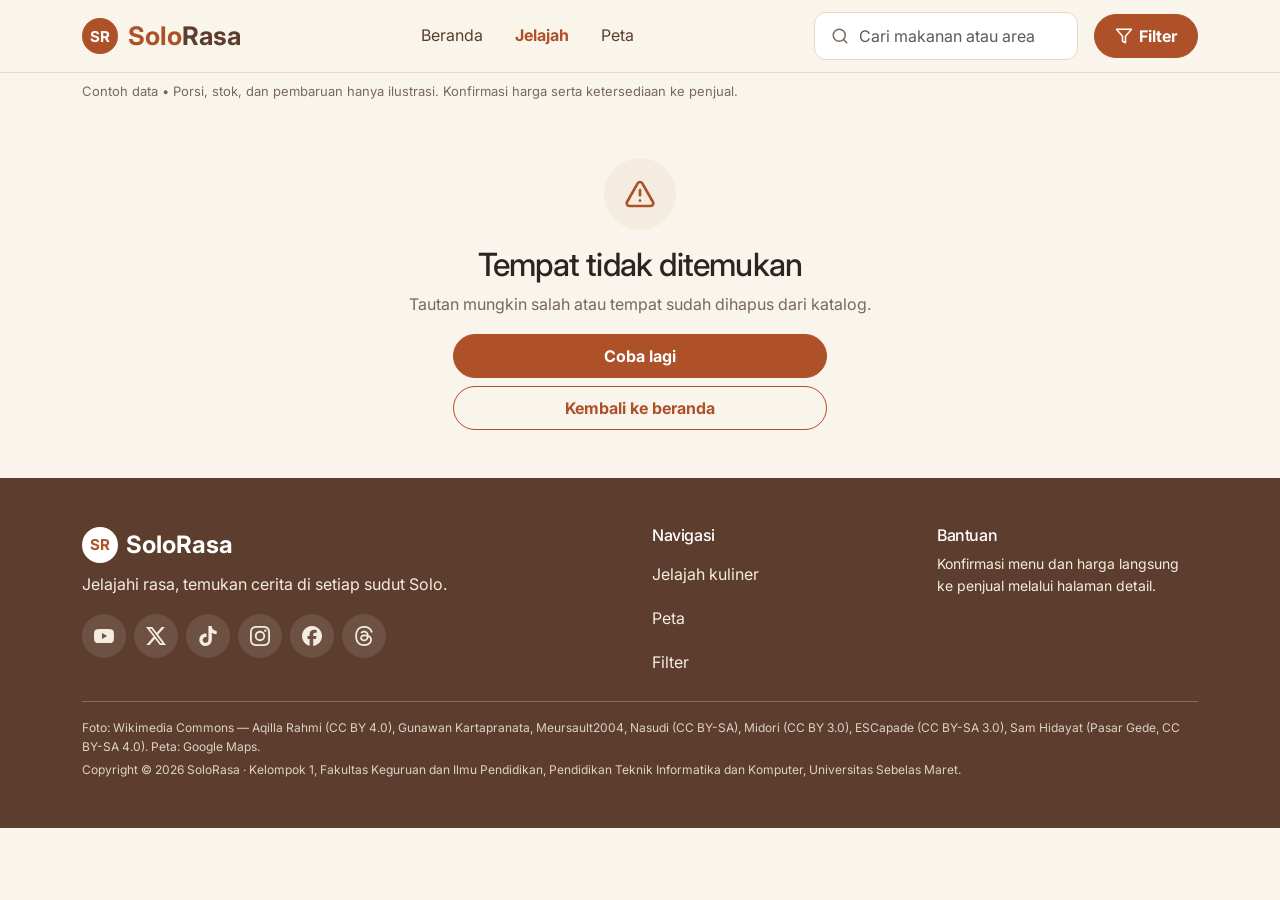
==== commit 3d99cd7e: "Desain lebih natural, animasi, info menu, foto asli, ganti ke Pak Manto - Gaya ala Apple/Marugame: j" ====
--- a/detail.html
+++ b/detail.html
@@ -11,7 +11,7 @@
 <!-- shortcut: og:image relatif, sebagian aplikasi (WhatsApp/Facebook) butuh URL penuh; ganti ke https://<domain-vercel>/assets/img/og.jpg setelah online -->
 <meta property="og:image" content="assets/img/og.jpg"><meta name="twitter:card" content="summary_large_image">
 <link rel="preconnect" href="https://fonts.googleapis.com"><link rel="preconnect" href="https://fonts.gstatic.com" crossorigin>
-<link href="https://fonts.googleapis.com/css2?family=Inter:wght@400;500;700&family=Playfair+Display:wght@700&display=swap" rel="stylesheet">
+<link href="https://fonts.googleapis.com/css2?family=Inter:wght@400;500;700&display=swap" rel="stylesheet">
 <link href="https://cdn.jsdelivr.net/npm/bootstrap@5.3.3/dist/css/bootstrap.min.css" rel="stylesheet" integrity="sha384-QWTKZyjpPEjISv5WaRU9OFeRpok6YctnYmDr5pNlyT2bRjXh0JMhjY6hW+ALEwIH" crossorigin="anonymous">
 <link href="assets/css/style.css" rel="stylesheet">
 </head>
--- a/assets/css/style.css
+++ b/assets/css/style.css
@@ -5,11 +5,13 @@
   --sr-muted-fg: #78685E; --sr-muted-fg-strong: #62584F; --sr-border: #E6D8C5; --sr-accent: #F5ECE0;
   --sr-footer: #5C3D2E; --sr-brown: #6B4A35; --sr-rating: #8A5A12; --sr-muted: #F1EDE8;
   --sr-ok: #25704A; --sr-ok-bg: #EAF7EE; --sr-no: #B4472D; --sr-no-bg: #FDECEC;
-  --sr-display: "Playfair Display", Georgia, "Times New Roman", serif;
+  --sr-display: Inter, system-ui, -apple-system, "Segoe UI", sans-serif; /* dulu Playfair Display; samakan di Figma */
   --sr-body: Inter, system-ui, -apple-system, "Segoe UI", sans-serif;
   --sr-radius: 14px; --sr-dur: 200ms;
   --bs-body-bg: var(--sr-bg); --bs-body-color: var(--sr-fg); --bs-body-font-family: var(--sr-body); --bs-body-font-size: 1rem;
-  --bs-link-color: var(--sr-primary); --bs-link-hover-color: var(--sr-footer); --bs-border-color: var(--sr-border);
+  --bs-link-color: var(--sr-fg); --bs-link-hover-color: var(--sr-primary); --bs-border-color: var(--sr-border);
+  /* Bootstrap 5.3 mewarnai <a> lewat varian -rgb; tanpa ini link tetap biru */
+  --bs-link-color-rgb: 43, 37, 34; --bs-link-hover-color-rgb: 174, 80, 40;
 }
 body { background: var(--sr-bg); color: var(--sr-fg); line-height: 1.55; }
 h1, h2, h3, .sr-display { font-family: var(--sr-display); font-weight: 700; text-wrap: balance; }
@@ -36,7 +38,7 @@
 .sr-wordmark .a { color: var(--sr-primary); } .sr-wordmark .b { color: var(--sr-footer); }
 .sr-nav a { color: var(--sr-footer); text-decoration: none; padding: .7rem .25rem; min-height: 44px; display: inline-flex; align-items: center; }
 .sr-nav a[aria-current="page"] { color: var(--sr-primary); font-weight: 700; }
-.sr-note { font-size: .8125rem; color: var(--sr-muted-fg); padding: .5rem 0; }
+.sr-note { font-size: .8125rem; color: var(--sr-muted-fg); padding-block: .5rem; }
 
 /* Tombol, chip, input: area sentuh minimal 44 px */
 .btn { min-height: 44px; border-radius: 12px; font-weight: 700; display: inline-flex; align-items: center; justify-content: center; gap: .4rem;
@@ -60,7 +62,7 @@
 .sr-card { background: var(--sr-card); border: 1.5px solid var(--sr-border); border-radius: 16px; overflow: hidden; height: 100%; display: flex; flex-direction: column;
   transition: box-shadow var(--sr-dur) ease-out, transform var(--sr-dur) ease-out; }
 .sr-card:hover { box-shadow: 0 8px 24px rgba(92, 61, 46, .12); transform: translateY(-2px); }
-.sr-card .photo { aspect-ratio: 16 / 10; width: 100%; object-fit: cover; background: var(--sr-accent); }
+.sr-card .photo { aspect-ratio: 16 / 10; width: 100%; height: auto; object-fit: cover; background: var(--sr-accent); }
 .sr-card .body { padding: 1rem 1.1rem 1.2rem; display: flex; flex-direction: column; gap: .35rem; flex: 1; }
 .sr-card h3 { font-size: 1.2rem; margin: 0; }
 .sr-card .cta { margin-top: auto; padding-top: .5rem; }
@@ -88,10 +90,6 @@
   .sr-hero::before { background: linear-gradient(0deg, var(--sr-accent) 45%, rgba(245, 236, 224, 0) 100%); }
   .sr-hero > .container-xl { padding-top: 12rem !important; }
 }
-.tile { min-height: 62px; border: 1.5px solid var(--sr-border); border-radius: var(--sr-radius); background: var(--sr-card); color: var(--sr-fg); font-weight: 700;
-  display: flex; align-items: center; gap: .7rem; padding: 0 1rem; text-decoration: none; transition: background-color var(--sr-dur) ease-out; }
-.tile:hover { background: var(--sr-accent); color: var(--sr-fg); }
-.tile svg { color: var(--sr-primary); }
 .map-img { width: 100%; border-radius: 16px; border: 1.5px solid var(--sr-border); }
 iframe.map-img { display: block; height: auto; aspect-ratio: 4 / 3; }
 .menu-row { display: flex; justify-content: space-between; gap: 1rem; align-items: baseline; }
@@ -120,3 +118,139 @@
   .reveal.in { animation: sr-up .5s ease-out both; }
 }
 @keyframes sr-up { from { opacity: 0; transform: translateY(16px); } to { opacity: 1; transform: none; } }
+
+/* Lebih lembut: bayangan halus ganti garis tegas, sudut lebih bulat, umpan balik sentuh */
+.sr-header { background: rgba(250, 245, 236, .85); backdrop-filter: blur(10px); -webkit-backdrop-filter: blur(10px); }
+.sr-card { border: 0; border-radius: 20px; box-shadow: 0 1px 3px rgba(92, 61, 46, .08), 0 4px 14px rgba(92, 61, 46, .06); }
+.sr-card:hover { box-shadow: 0 12px 32px rgba(92, 61, 46, .16); transform: translateY(-4px); }
+.sr-card:active { transform: scale(.985); }
+.sr-card .photo { transition: transform .4s ease-out; }
+.sr-card:hover .photo { transform: scale(1.04); }
+.sr-card .cta .btn { background: var(--sr-accent); border-color: transparent; }
+.sr-card:hover .cta .btn { background: var(--sr-primary); color: var(--sr-on-primary); }
+.tag { box-shadow: 0 2px 8px rgba(0, 0, 0, .12); }
+.panel { border-color: transparent; border-radius: 18px; box-shadow: 0 1px 3px rgba(92, 61, 46, .08); }
+.chip { transition: background-color var(--sr-dur) ease-out, transform var(--sr-dur) ease-out; }
+.chip:active { transform: scale(.96); }
+.btn-sr:hover { transform: translateY(-1px); }
+
+/* HP: kategori & pilihan kuliner digeser ke samping, bukan ditumpuk panjang ke bawah */
+@media (max-width: 767.98px) {
+  .sr-scroll { margin-inline: calc(var(--bs-gutter-x, 1.5rem) * -.5); }
+  .sr-scroll > .row { flex-wrap: nowrap; overflow-x: auto; scroll-snap-type: x mandatory; scrollbar-width: none;
+    margin: 0; padding: .25rem calc(var(--bs-gutter-x, 1.5rem) * .5) 1rem; scroll-padding-inline: calc(var(--bs-gutter-x, 1.5rem) * .5); }
+  .sr-scroll > .row::-webkit-scrollbar { display: none; }
+  .sr-scroll > .row > .col { scroll-snap-align: start; }
+  .sr-scroll > .row-cols-2 > .col { flex: 0 0 44%; }
+}
+
+/* Tipografi: lebih lega & terbaca di HP, judul sedikit dirapatkan agar tidak kaku */
+html { -webkit-text-size-adjust: 100%; text-size-adjust: 100%; }
+body { line-height: 1.6; -webkit-font-smoothing: antialiased; }
+h1, h2, h3 { letter-spacing: -.01em; line-height: 1.2; }
+h1 { line-height: 1.1; }
+.sr-card h3 { font-size: 1.25rem; line-height: 1.25; }
+.sr-card .small { font-size: .9rem; }
+.sr-bottom-nav a { font-size: .75rem; }
+@media (max-width: 767.98px) {
+  h1 { font-size: 2.1rem; }
+  h2 { font-size: 1.6rem; }
+  .sr-hero .fs-5 { font-size: 1.05rem !important; }
+}
+
+/* Peta: di desktop peta ikut menempel saat daftar rekomendasi di-scroll */
+@media (min-width: 992px) { #p-map { position: sticky; top: 88px; } }
+
+/* Pindah menu (Beranda/Jelajah/Peta): transisi antarhalaman bawaan browser (Chrome/Edge 126+, Safari 18.2+; lainnya pindah biasa).
+   Header & navigasi bawah diberi nama sendiri agar diam, hanya isi halaman yang bergeser. */
+@view-transition { navigation: auto; }
+.sr-header { view-transition-name: sr-header; }
+.sr-bottom-nav { view-transition-name: sr-bottom-nav; }
+::view-transition-old(root) { animation: sr-vt-out .18s ease-in both; }
+::view-transition-new(root) { animation: sr-vt-in .35s cubic-bezier(.2, .8, .2, 1) both; }
+@keyframes sr-vt-out { to { opacity: 0; transform: translateY(-8px); } }
+@keyframes sr-vt-in { from { opacity: 0; transform: translateY(14px); } }
+@media (prefers-reduced-motion: reduce) { @view-transition { navigation: none; } }
+
+/* Masuk web: foto hero membesar pelan, teks muncul berurutan */
+@media (prefers-reduced-motion: no-preference) {
+  .sr-hero .hero-bg { animation: sr-zoom 1.2s cubic-bezier(.2, .8, .2, 1) both; }
+  .sr-hero h1, .sr-hero p, .sr-hero form, .sr-hero .btn-sr-outline { animation: sr-up .6s cubic-bezier(.2, .8, .2, 1) both; }
+  .sr-hero p { animation-delay: .12s; } .sr-hero form { animation-delay: .24s; } .sr-hero .btn-sr-outline { animation-delay: .36s; }
+}
+@keyframes sr-zoom { from { opacity: 0; transform: scale(1.08); } }
+
+/* Navigasi bawah HP: pil lembut di belakang ikon aktif, ikon mengecil saat ditekan */
+.sr-bottom-nav { background: rgba(255, 255, 255, .9); backdrop-filter: blur(10px); -webkit-backdrop-filter: blur(10px); }
+.sr-bottom-nav a svg { box-sizing: content-box; padding: 4px 18px; border-radius: 999px;
+  transition: background-color var(--sr-dur) ease-out, transform var(--sr-dur) ease-out; }
+.sr-bottom-nav a[aria-current="page"] svg { background: var(--sr-accent); }
+.sr-bottom-nav a:active svg { transform: scale(.9); }
+
+/* Penjelasan menu: dibuka/tutup dengan <details> bawaan */
+.menu-info { margin: .25rem 0 -.5rem; }
+.menu-info[open] { margin-bottom: 0; }
+.menu-info summary { display: inline-flex; align-items: center; gap: .35rem; min-height: 44px; cursor: pointer; list-style: none;
+  color: var(--sr-primary); font-size: .875rem; font-weight: 700; }
+.menu-info summary::-webkit-details-marker { display: none; }
+.menu-info summary::after { content: ""; width: .5rem; height: .5rem; border: solid currentColor; border-width: 0 2px 2px 0;
+  transform: rotate(45deg) translateY(-2px); transition: transform var(--sr-dur) ease-out; }
+.menu-info[open] summary::after { transform: rotate(-135deg) translateY(-2px); }
+.menu-info p { margin: 0; padding: .75rem 1rem; background: var(--sr-accent); border-radius: 12px; font-size: .9rem; }
+@media (prefers-reduced-motion: no-preference) { .menu-info[open] p { animation: sr-up .3s ease-out both; } }
+
+/* Tentang (Beranda) */
+.about-ic { width: 44px; height: 44px; border-radius: 50%; display: inline-grid; place-items: center; background: var(--sr-accent); color: var(--sr-primary); }
+
+/* Masuk web (sekali per kunjungan, kelas .sr-first dari app.js): logo muncul memantul, menu turun berurutan */
+@media (prefers-reduced-motion: no-preference) {
+  .sr-first .sr-logo { animation: sr-pop .6s cubic-bezier(.34, 1.56, .64, 1) both; }
+  .sr-first .sr-wordmark { animation: sr-slide .5s cubic-bezier(.2, .8, .2, 1) .12s both; }
+  .sr-first .sr-nav a, .sr-first .sr-header form, .sr-first .sr-header .btn-sr { animation: sr-down .45s cubic-bezier(.2, .8, .2, 1) both; }
+  .sr-first .sr-nav a:nth-child(1) { animation-delay: .2s; }
+  .sr-first .sr-nav a:nth-child(2) { animation-delay: .28s; }
+  .sr-first .sr-nav a:nth-child(3) { animation-delay: .36s; }
+  .sr-first .sr-header form { animation-delay: .44s; }
+  .sr-first .sr-header .btn-sr { animation-delay: .52s; }
+  .sr-first .sr-note { animation: sr-in .6s ease-out .5s both; }
+  .sr-first .sr-bottom-nav { animation: sr-rise .5s cubic-bezier(.2, .8, .2, 1) .3s both; }
+}
+@keyframes sr-pop { from { opacity: 0; transform: scale(.4) rotate(-90deg); } }
+@keyframes sr-slide { from { opacity: 0; transform: translateX(-12px); } }
+@keyframes sr-down { from { opacity: 0; transform: translateY(-10px); } }
+@keyframes sr-rise { from { transform: translateY(100%); } }
+
+/* Ikon kaca pembesar di semua kolom cari */
+input[type="search"].form-control { padding-left: 2.75rem; background: var(--sr-card) no-repeat 1rem center / 18px
+  url("data:image/svg+xml,%3Csvg xmlns='http://www.w3.org/2000/svg' viewBox='0 0 24 24' fill='none' stroke='%2378685E' stroke-width='2' stroke-linecap='round' stroke-linejoin='round'%3E%3Ccircle cx='11' cy='11' r='8'/%3E%3Cpath d='m21 21-4.3-4.3'/%3E%3C/svg%3E"); }
+
+/* Media sosial di footer */
+.sr-footer .sr-social a { width: 44px; height: 44px; justify-content: center; border-radius: 50%; background: rgba(255, 255, 255, .1);
+  transition: background-color var(--sr-dur) ease-out, transform var(--sr-dur) ease-out; }
+.sr-footer .sr-social a:hover { background: var(--sr-primary); color: #fff; transform: translateY(-2px); }
+
+/* Gaya ala Apple & Marugame: judul sans tebal & rapat, tombol pil, kartu besar membulat */
+h1, h2, h3 { letter-spacing: -.025em; }
+h1 { font-size: clamp(2.25rem, 5vw, 3.75rem); }
+.btn { border-radius: 999px; padding-inline: 1.25rem; }
+.sr-card { border-radius: 28px; }
+
+/* Kategori: kartu foto, judul di kiri atas (ala Marugame "Our Menus") */
+.tile { display: flex; flex-direction: column; height: 100%; background: var(--sr-accent); color: var(--sr-fg); text-decoration: none;
+  border-radius: 24px; overflow: hidden; font-weight: 500; font-size: 1.15rem; letter-spacing: -.01em; }
+.tile span { padding: 1rem 1.25rem; }
+.tile img { margin-top: auto; width: 100%; height: auto; aspect-ratio: 4 / 3; object-fit: cover; transition: transform .4s ease-out; }
+.tile:hover { color: var(--sr-primary); }
+.tile:hover img { transform: scale(1.05); }
+.tile:active { transform: scale(.98); }
+
+/* Pilihan kuliner: geser ke samping di semua layar (ala Apple "Explore the lineup") */
+.sr-carousel > .row { flex-wrap: nowrap; overflow-x: auto; scroll-snap-type: x mandatory; scrollbar-width: none; padding-block: .5rem 1.5rem; }
+.sr-carousel > .row::-webkit-scrollbar { display: none; }
+.sr-carousel > .row > .col { flex: 0 0 82%; scroll-snap-align: start; }
+@media (min-width: 768px) { .sr-carousel > .row > .col { flex-basis: 46%; } }
+@media (min-width: 992px) { .sr-carousel > .row > .col { flex-basis: 31.5%; } }
+.sr-arrow { width: 44px; height: 44px; border-radius: 50%; border: 0; display: inline-grid; place-items: center; background: rgba(43, 37, 34, .08); color: var(--sr-fg);
+  transition: background-color var(--sr-dur) ease-out; }
+.sr-arrow:hover { background: rgba(43, 37, 34, .16); }
+.sr-arrow.prev svg { transform: scaleX(-1); }
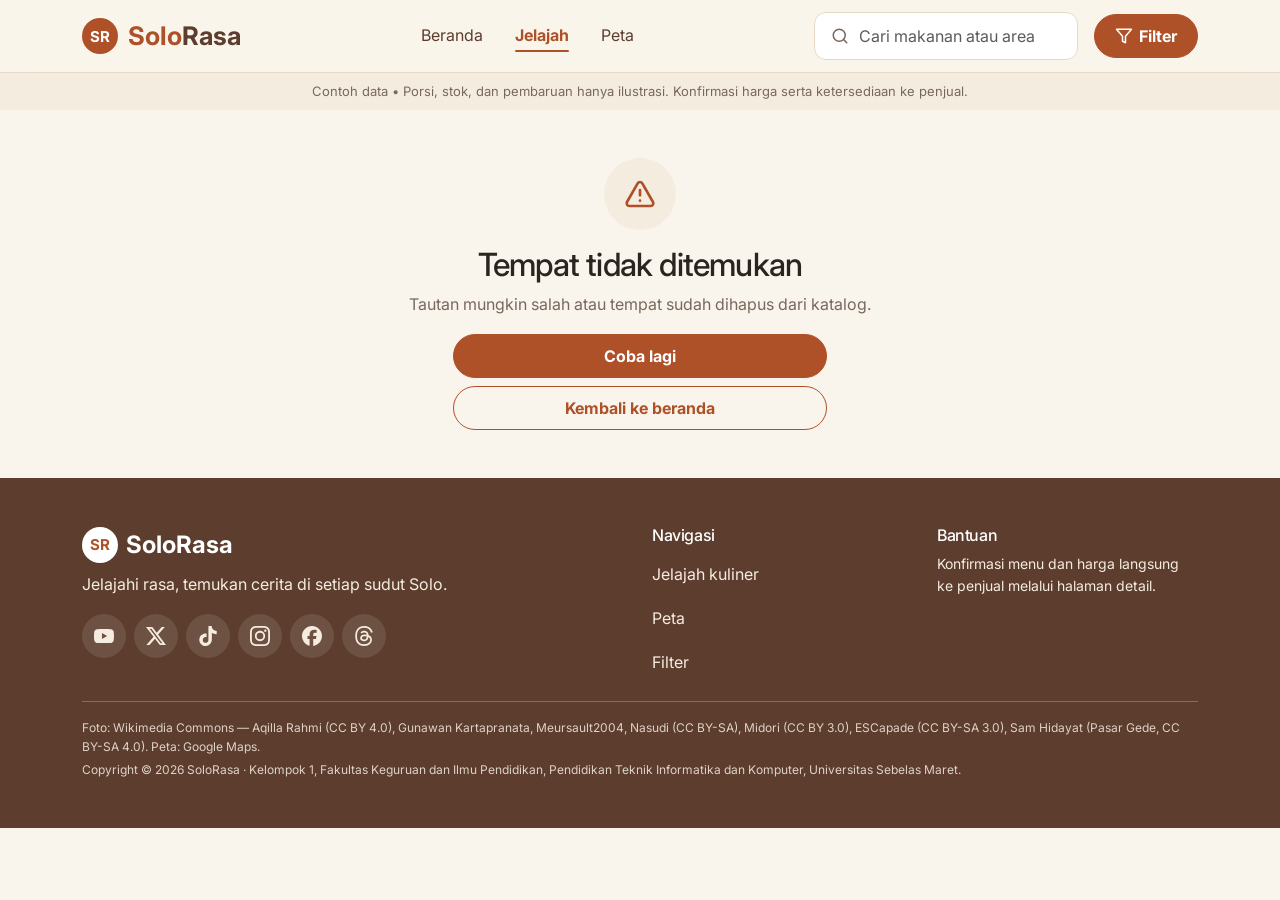
==== commit 5fad6be3: "Tambahkan inline style @view-transition untuk navigasi halaman" ====
--- a/detail.html
+++ b/detail.html
@@ -14,6 +14,8 @@
 <link href="https://fonts.googleapis.com/css2?family=Inter:wght@400;500;700&display=swap" rel="stylesheet">
 <link href="https://cdn.jsdelivr.net/npm/bootstrap@5.3.3/dist/css/bootstrap.min.css" rel="stylesheet" integrity="sha384-QWTKZyjpPEjISv5WaRU9OFeRpok6YctnYmDr5pNlyT2bRjXh0JMhjY6hW+ALEwIH" crossorigin="anonymous">
 <link href="assets/css/style.css" rel="stylesheet">
+<!-- harus inline: dari style.css terbaca terlambat dan Chrome membatalkan transisinya -->
+<style>@media (prefers-reduced-motion: no-preference) { @view-transition { navigation: auto; } }</style>
 </head>
 <body data-page="detail">
 <main id="main" tabindex="-1"><noscript><p class="container-xl py-5">SoloRasa membutuhkan JavaScript untuk menampilkan katalog.</p></noscript></main>
--- a/assets/css/style.css
+++ b/assets/css/style.css
@@ -254,3 +254,29 @@
   transition: background-color var(--sr-dur) ease-out; }
 .sr-arrow:hover { background: rgba(43, 37, 34, .16); }
 .sr-arrow.prev svg { transform: scaleX(-1); }
+
+/* Bar "Contoh data" ala bar pengumuman Apple: rata tengah, latar krem selebar layar */
+.sr-note { text-align: center; background: var(--sr-accent); box-shadow: 0 0 0 100vmax var(--sr-accent); clip-path: inset(0 -100vmax); }
+
+/* Menu atas: garis bawah meluncur saat disorot; menu aktif tetap bergaris */
+.sr-nav a { position: relative; transition: color var(--sr-dur) ease-out; }
+.sr-nav a:hover { color: var(--sr-primary); }
+.sr-nav a::after { content: ""; position: absolute; left: .25rem; right: .25rem; bottom: .5rem; height: 2px; border-radius: 2px; background: var(--sr-primary);
+  transform: scaleX(0); transition: transform var(--sr-dur) ease-out; }
+.sr-nav a:hover::after, .sr-nav a[aria-current="page"]::after { transform: scaleX(1); }
+
+/* Header berbayang halus begitu halaman di-scroll (Chrome/Edge/Safari baru; browser lain tetap tanpa bayangan) */
+@supports (animation-timeline: scroll()) {
+  .sr-header { animation: sr-header-shadow linear both; animation-timeline: scroll(); animation-range: 0 120px; }
+}
+@keyframes sr-header-shadow { to { box-shadow: 0 6px 24px rgba(92, 61, 46, .12); } }
+
+/* Batik dari kiri dengan tepi kanan bergelombang; gelombang bergerak pelan (SMIL di app.js), masuk meluncur ke kanan */
+.hero-batik { position: absolute; left: 0; top: 0; height: 100%; width: min(62%, 820px); z-index: 1; pointer-events: none; opacity: .2; }
+@media (max-width: 991.98px) { .hero-batik { top: auto; bottom: 0; height: 55%; width: 100%; } }
+@media (prefers-reduced-motion: no-preference) { .hero-batik { animation: sr-wave-in 1.4s cubic-bezier(.2, .8, .2, 1) .1s both; } }
+@keyframes sr-wave-in { from { transform: translateX(-100%); opacity: 0; } }
+
+/* Subjudul kelompok menu (Bakaran, Masakan, Nasi) bila data menu punya group */
+.menu-group { margin-top: .75rem; font-size: .8rem; font-weight: 700; letter-spacing: .06em; text-transform: uppercase; color: var(--sr-muted-fg); }
+.menu-group:first-child { margin-top: 0; }
